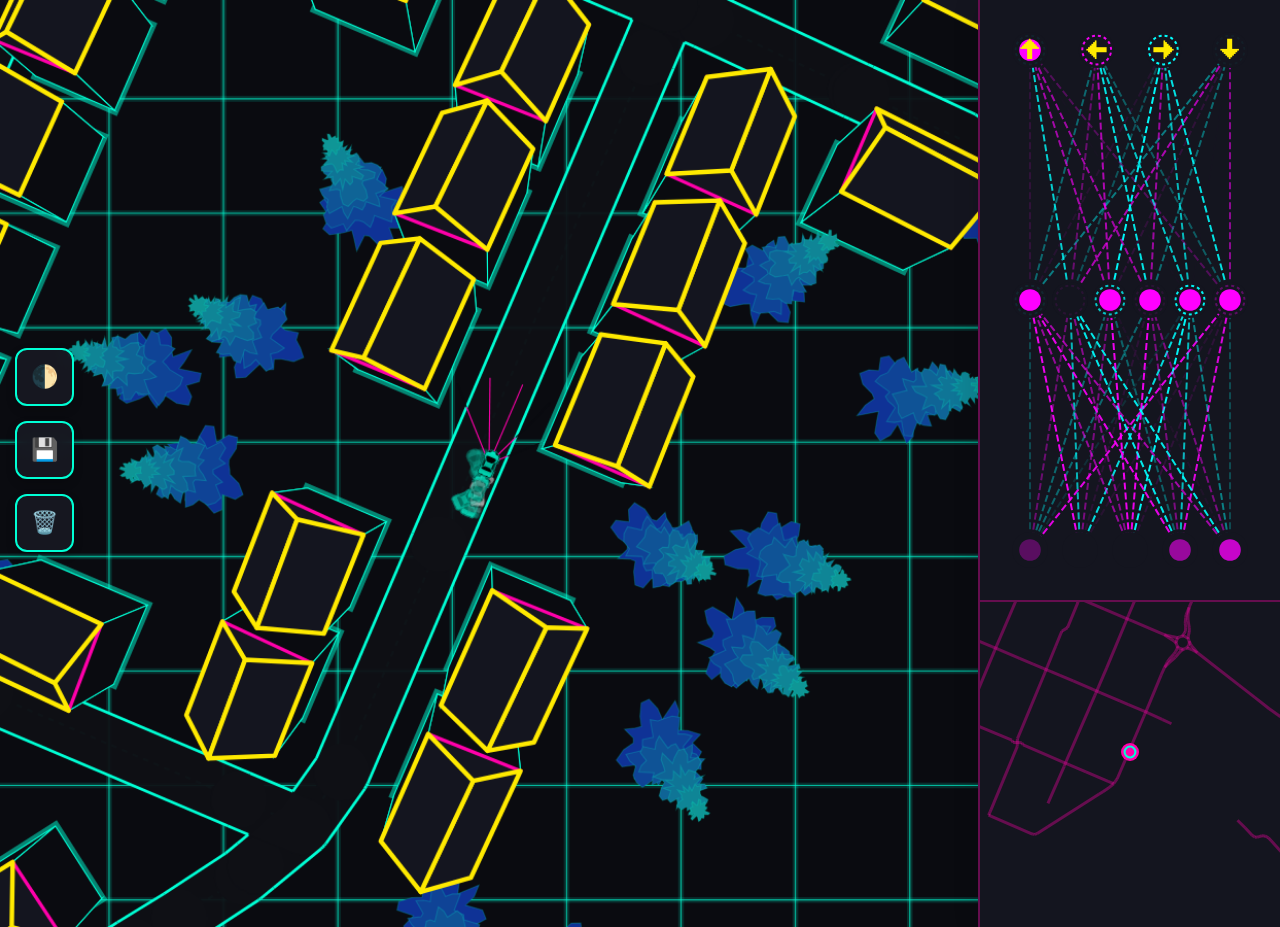
==== index.html @ 61f6916b "Add neural autonomous car simulation Introduce a complete Neon autonomous-vehicle simulation: added " ====
<!DOCTYPE html>
<html lang="en">

<head>
    <meta charset="UTF-8">
    <meta name="viewport" content="width=device-width, initial-scale=1.0">
    <title>NN-Auto-Car - Simulation</title>
    <link rel="stylesheet" href="style.css">
    <link rel="preconnect" href="https://fonts.googleapis.com">
    <link rel="preconnect" href="https://fonts.gstatic.com" crossorigin>
    <link href="https://fonts.googleapis.com/css2?family=Outfit:wght@300;500;700&display=swap" rel="stylesheet">
</head>

<body>
    <canvas id="simCanvas"></canvas>

    <div id="verticalButtons">
        <button onclick="toggleTheme()" title="Toggle Light/Dark Theme">🌓</button>
        <button onclick="saveBrain()" title="Save Optimal Neural State">💾</button>
        <button onclick="discardBrain()" title="Wipe Neural Storage">🗑️</button>
    </div>

    <div class="sidebar">
        <canvas id="brainCanvas"></canvas>
        <canvas id="radarCanvas"></canvas>
    </div>

    <!-- System Utilities -->
    <script src="utils/mathOps.js?v=2.1"></script>
    <script src="utils/geometry.js?v=2.1"></script>
    <script src="utils/nodeGraph.js?v=2.1"></script>

    <!-- Simulation Environment -->
    <script src="simulation/simulationWorld.js?v=2.1"></script>
    <script src="simulation/roadMarkings.js?v=2.1"></script>
    <script src="simulation/worldEntities.js?v=2.1"></script>
    <script src="simulation/simulationData.js?v=2.1"></script>

    <!-- Synthetic UI Components -->
    <script src="ui/cameraTracker.js?v=2.1"></script>
    <script src="ui/radarDisplay.js?v=2.1"></script>
    <script src="ui/neuroVisualizer.js?v=2.1"></script>

    <!-- Neural Architecture & Physics -->
    <script src="simulation/brainModel.js?v=2.1"></script>
    <script src="simulation/lidarArray.js?v=2.1"></script>
    <script src="simulation/steeringModule.js?v=2.1"></script>
    <script src="simulation/autonomousVehicle.js?v=2.1"></script>

    <!-- Core Runtime -->
    <script src="core/appEngine.js?v=2.1"></script>
    <script src="main.js?v=2.1"></script>
</body>

</html>
---- style.css ----
:root {
    /* Dark Theme (Default) */
    --bg-main: #0a0b10;
    --bg-sidebar: #14151f;
    --bg-button: rgba(25, 26, 36, 0.85);
    
    --text-primary: #fff;
    --text-muted: rgba(255, 255, 255, 0.7);
    
    --neon-magenta: #ff00aa;
    --neon-cyan: #00ffd5;
    --neon-yellow: #ffea00;
    
    --border-sidebar: rgba(255, 0, 170, 0.35);
    --border-button: var(--neon-cyan);
    
    --transition-speed: 0.4s;
}

body.light-theme {
    /* Light Theme (Modern Minimal) */
    --bg-main: #f0f2f5;
    /* Map area specific light bg */
    --bg-map: #ffffff;
    --bg-sidebar: #ffffff;
    --bg-button: rgba(255, 255, 255, 0.95);
    
    --text-primary: #2d3436;
    --text-muted: #636e72;
    
    --neon-magenta: #d63031;
    --neon-cyan: #0984e3; /* More professional blue for light mode */
    --neon-yellow: #f1c40f;
    
    --border-sidebar: #dfe6e9;
    --border-button: #0984e3;
    
    --shadow-main: 0 4px 15px rgba(0, 0, 0, 0.1);
}

body {
    margin: 0;
    background: var(--bg-main);
    color: var(--text-primary);
    overflow: hidden;
    display: flex;
    font-family: 'Outfit', sans-serif;
    transition: background var(--transition-speed) ease;
}

#verticalButtons {
    display: flex;
    flex-direction: column;
    position: absolute;
    left: 15px;
    top: 50%;
    transform: translateY(-50%);
    z-index: 1000;
    gap: 15px;
}

button {
    background: var(--bg-button);
    border: 2px solid var(--border-button);
    border-radius: 12px;
    padding: 14px;
    cursor: pointer;
    font-size: 22px;
    transition: all var(--transition-speed) cubic-bezier(0.4, 0, 0.2, 1);
    backdrop-filter: blur(10px);
    box-shadow: 0 4px 10px rgba(0, 0, 0, 0.2);
    display: flex;
    justify-content: center;
    align-items: center;
}

button:hover {
    background: var(--neon-cyan);
    box-shadow: 0 0 25px var(--neon-cyan);
    transform: scale(1.1);
}

.sidebar {
    position: relative;
    display: flex;
    flex-direction: column;
    width: 300px;
    background: var(--bg-sidebar);
    border-left: 2px solid var(--border-sidebar);
    box-shadow: -5px 0 20px rgba(0, 0, 0, 0.1);
    transition: background var(--transition-speed) ease, border var(--transition-speed) ease;
}

#brainCanvas, #radarCanvas {
    background: var(--bg-sidebar);
    width: 300px;
}

#radarCanvas {
    border-top: 2px solid var(--border-sidebar);
}

#simCanvas {
    flex-grow: 1;
    background: var(--bg-main);
}
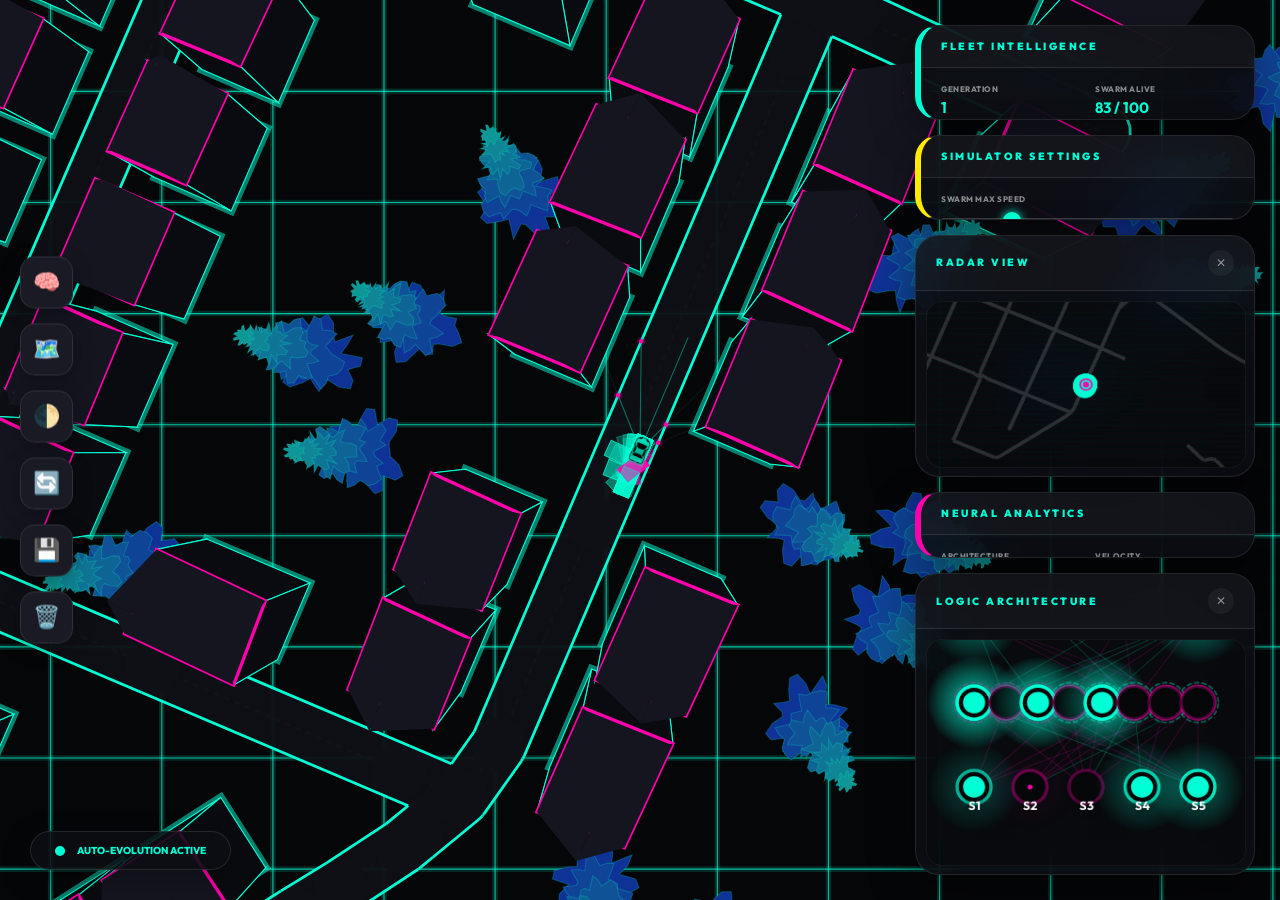
==== commit f700022c: "Add dashboard, auto-evolution & visual updates Major UI and simulation refactor: adds a right-hand H" ====
--- a/index.html
+++ b/index.html
@@ -4,25 +4,114 @@
 <head>
     <meta charset="UTF-8">
     <meta name="viewport" content="width=device-width, initial-scale=1.0">
-    <title>NN-Auto-Car - Simulation</title>
+    <title>NN-Auto-Car - Simulation Dashboard</title>
     <link rel="stylesheet" href="style.css">
     <link rel="preconnect" href="https://fonts.googleapis.com">
     <link rel="preconnect" href="https://fonts.gstatic.com" crossorigin>
-    <link href="https://fonts.googleapis.com/css2?family=Outfit:wght@300;500;700&display=swap" rel="stylesheet">
+    <link href="https://fonts.googleapis.com/css2?family=Outfit:wght@300;500;700;800&display=swap" rel="stylesheet">
 </head>
 
 <body>
     <canvas id="simCanvas"></canvas>
 
-    <div id="verticalButtons">
+    <div class="control-panel">
+        <button onclick="toggleWindow('nn-window')" id="nn-toggle" title="Neural Network Vision">🧠</button>
+        <button onclick="toggleWindow('map-window')" id="map-toggle" title="Mini Map">🗺️</button>
         <button onclick="toggleTheme()" title="Toggle Light/Dark Theme">🌓</button>
+        <button onclick="manualReset()" title="Trigger Manual Generation Reset">🔄</button>
         <button onclick="saveBrain()" title="Save Optimal Neural State">💾</button>
-        <button onclick="discardBrain()" title="Wipe Neural Storage">🗑️</button>
+        <button onclick="discardBrain()" title="Wipe Neural Storage & Full Reset">🗑️</button>
     </div>
 
-    <div class="sidebar">
-        <canvas id="brainCanvas"></canvas>
-        <canvas id="radarCanvas"></canvas>
+    <!-- HUD Sidebar (Right Side) -->
+    <div class="hud-sidebar">
+        
+        <!-- Fleet Status Card -->
+        <div class="ui-component info-card neon-border">
+            <div class="comp-header">
+                <span class="comp-title">Fleet Intelligence</span>
+            </div>
+            <div class="card-body">
+                <div class="metrics-grid">
+                    <div class="metric">
+                        <span class="label">Generation</span>
+                        <span id="map-gen-count" class="value">1</span>
+                    </div>
+                    <div class="metric">
+                        <span class="label">Swarm Alive</span>
+                        <span id="fleet-alive" class="value">100 / 100</span>
+                    </div>
+                    <div class="metric">
+                        <span class="label">Peak Fitness</span>
+                        <span id="map-best-fitness" class="value">0</span>
+                    </div>
+                    <div class="metric">
+                        <span class="label">Evolution</span>
+                        <span id="evolution-trend" class="value">+0.0%</span>
+                    </div>
+                </div>
+            </div>
+        </div>
+
+        <!-- Simulation Settings Card -->
+        <div class="ui-component info-card yellow-border">
+            <div class="comp-header">
+                <span class="comp-title">Simulator Settings</span>
+            </div>
+            <div class="card-body">
+                <div class="metric">
+                    <span class="label">Swarm Max Speed</span>
+                    <input type="range" id="speed-slider" min="1" max="10" step="1" value="3" oninput="changeSpeed(this.value)">
+                    <span id="speed-val" class="value">30.0 km/h</span>
+                </div>
+            </div>
+        </div>
+
+        <!-- Mini Map Window -->
+        <div id="map-window" class="ui-component floating-window visible">
+            <div class="comp-header">
+                <span class="comp-title">Radar View</span>
+                <button class="close-btn" onclick="toggleWindow('map-window')">✕</button>
+            </div>
+            <div class="window-content">
+                <canvas id="radarCanvas" class="window-canvas"></canvas>
+            </div>
+        </div>
+
+        <!-- Neural Analytics Card -->
+        <div class="ui-component info-card magenta-border">
+            <div class="comp-header">
+                <span class="comp-title">Neural Analytics</span>
+            </div>
+            <div class="card-body">
+                <div class="metrics-grid">
+                    <div class="metric">
+                        <span class="label">Architecture</span>
+                        <span id="nn-arch" class="value">5-8-4</span>
+                    </div>
+                    <div class="metric">
+                        <span class="label">Velocity</span>
+                        <span id="map-speed" class="value">0.0 km/h</span>
+                    </div>
+                </div>
+            </div>
+        </div>
+
+        <!-- Neural Net Window -->
+        <div id="nn-window" class="ui-component floating-window visible">
+            <div class="comp-header">
+                <span class="comp-title">Logic Architecture</span>
+                <button class="close-btn" onclick="toggleWindow('nn-window')">✕</button>
+            </div>
+            <div class="window-content">
+                <canvas id="brainCanvas" class="window-canvas"></canvas>
+            </div>
+        </div>
+    </div>
+
+    <div class="auto-gen-indicator">
+        <div class="pulse-dot"></div>
+        <span>AUTO-EVOLUTION ACTIVE</span>
     </div>
 
     <!-- System Utilities -->
--- a/style.css
+++ b/style.css
@@ -1,41 +1,37 @@
 :root {
-    /* Dark Theme (Default) */
-    --bg-main: #0a0b10;
-    --bg-sidebar: #14151f;
-    --bg-button: rgba(25, 26, 36, 0.85);
-    
-    --text-primary: #fff;
-    --text-muted: rgba(255, 255, 255, 0.7);
+    /* Theme Variables */
+    --bg-main: #050608;
+    --bg-glass: rgba(13, 14, 20, 0.88);
+    --bg-card: rgba(20, 21, 28, 0.98);
+    --bg-button: rgba(25, 26, 36, 1);
+    
+    --text-primary: #ffffff;
+    --text-muted: rgba(255, 255, 255, 0.5);
     
     --neon-magenta: #ff00aa;
     --neon-cyan: #00ffd5;
-    --neon-yellow: #ffea00;
-    
-    --border-sidebar: rgba(255, 0, 170, 0.35);
-    --border-button: var(--neon-cyan);
-    
-    --transition-speed: 0.4s;
+    
+    --border-glass: rgba(255, 255, 255, 0.1);
+    --radar-line: rgba(255, 255, 255, 0.15);
+    
+    --blur-val: 30px;
+    --radius-main: 24px;
 }
 
 body.light-theme {
-    /* Light Theme (Modern Minimal) */
     --bg-main: #f0f2f5;
-    /* Map area specific light bg */
-    --bg-map: #ffffff;
-    --bg-sidebar: #ffffff;
-    --bg-button: rgba(255, 255, 255, 0.95);
-    
-    --text-primary: #2d3436;
-    --text-muted: #636e72;
-    
-    --neon-magenta: #d63031;
-    --neon-cyan: #0984e3; /* More professional blue for light mode */
-    --neon-yellow: #f1c40f;
-    
-    --border-sidebar: #dfe6e9;
-    --border-button: #0984e3;
-    
-    --shadow-main: 0 4px 15px rgba(0, 0, 0, 0.1);
+    --bg-glass: rgba(255, 255, 255, 0.9);
+    --bg-card: rgba(255, 255, 255, 1);
+    --bg-button: rgba(255, 255, 255, 1);
+    
+    --text-primary: #1a1a2e;
+    --text-muted: #64748b;
+    
+    --neon-magenta: #e11d48;
+    --neon-cyan: #0284c7;
+    
+    --border-glass: rgba(0, 0, 0, 0.1);
+    --radar-line: rgba(0, 0, 0, 0.25); /* More visible in light mode */
 }
 
 body {
@@ -43,64 +39,252 @@
     background: var(--bg-main);
     color: var(--text-primary);
     overflow: hidden;
-    display: flex;
     font-family: 'Outfit', sans-serif;
-    transition: background var(--transition-speed) ease;
-}
-
-#verticalButtons {
-    display: flex;
-    flex-direction: column;
-    position: absolute;
-    left: 15px;
+    transition: background 0.3s ease, color 0.3s ease;
+}
+
+#simCanvas {
+    position: fixed;
+    top: 0;
+    left: 0;
+    width: 100%;
+    height: 100%;
+}
+
+/* Sidebar */
+.hud-sidebar {
+    position: fixed;
+    right: 25px;
+    top: 25px;
+    bottom: 25px;
+    width: 340px;
+    display: flex;
+    flex-direction: column;
+    gap: 15px; 
+    z-index: 500;
+    pointer-events: none;
+}
+
+/* Unified Component */
+.ui-component {
+    background: var(--bg-glass);
+    backdrop-filter: blur(var(--blur-val));
+    -webkit-backdrop-filter: blur(var(--blur-val));
+    border: 1px solid var(--border-glass);
+    border-radius: var(--radius-main);
+    box-shadow: 0 15px 45px rgba(0, 0, 0, 0.4);
+    display: flex;
+    flex-direction: column;
+    overflow: hidden;
+    pointer-events: all;
+    transition: all 0.4s cubic-bezier(0.23, 1, 0.32, 1);
+}
+
+.comp-header {
+    padding: 14px 20px;
+    background: rgba(128, 128, 128, 0.06);
+    border-bottom: 1px solid var(--border-glass);
+    display: flex;
+    justify-content: space-between;
+    align-items: center;
+    flex-shrink: 0;
+}
+
+.comp-title {
+    font-size: 0.65rem;
+    font-weight: 900;
+    letter-spacing: 2.5px;
+    text-transform: uppercase;
+    color: var(--neon-cyan);
+}
+
+/* Info Cards */
+.info-card {
+    border-left: 6px solid transparent;
+}
+.neon-border { border-left-color: var(--neon-cyan); }
+.magenta-border { border-left-color: var(--neon-magenta); }
+.yellow-border { border-left-color: #ffea00; }
+
+.card-body {
+    padding: 16px 20px;
+}
+
+/* Custom Neon Slider */
+input[type=range] {
+    -webkit-appearance: none;
+    width: 100%;
+    background: transparent;
+    margin: 10px 0;
+}
+
+input[type=range]:focus {
+    outline: none;
+}
+
+input[type=range]::-webkit-slider-runnable-track {
+    width: 100%;
+    height: 6px;
+    cursor: pointer;
+    background: rgba(255, 255, 255, 0.1);
+    border-radius: 10px;
+    border: 1px solid var(--border-glass);
+}
+
+input[type=range]::-webkit-slider-thumb {
+    height: 18px;
+    width: 18px;
+    border-radius: 50%;
+    background: var(--neon-cyan);
+    cursor: pointer;
+    -webkit-appearance: none;
+    margin-top: -7px;
+    box-shadow: 0 0 10px var(--neon-cyan);
+}
+
+.metrics-grid {
+    display: grid;
+    grid-template-columns: 1fr 1fr;
+    gap: 15px;
+}
+
+.metric {
+    display: flex;
+    flex-direction: column;
+    gap: 4px;
+}
+
+.metric .label {
+    font-size: 8px;
+    font-weight: 800;
+    text-transform: uppercase;
+    color: var(--text-muted);
+    letter-spacing: 0.5px;
+}
+
+.metric .value {
+    font-size: 15px;
+    font-weight: 700;
+    color: var(--neon-cyan);
+}
+
+/* Windows */
+.floating-window {
+    opacity: 0;
+    transform: scale(0.97);
+}
+
+.floating-window.visible {
+    opacity: 1;
+    transform: scale(1);
+}
+
+.close-btn {
+    background: rgba(128, 128, 128, 0.1);
+    border: none;
+    border-radius: 50%;
+    width: 26px;
+    height: 26px;
+    display: flex;
+    justify-content: center;
+    align-items: center;
+    color: var(--text-muted);
+    cursor: pointer;
+    font-size: 12px;
+    transition: all 0.2s ease;
+}
+
+.close-btn:hover {
+    background: var(--neon-magenta);
+    color: white;
+}
+
+.window-content {
+    flex-grow: 1;
+    padding: 10px; 
+    display: flex;
+    flex-direction: column;
+    overflow: hidden;
+}
+
+#map-window {
+    height: 240px; 
+    flex-shrink: 0;
+}
+
+#nn-window {
+    flex-grow: 1;
+    min-height: 300px;
+}
+
+.window-canvas {
+    flex-grow: 1; 
+    width: 100%;
+    height: 100%;
+    background: rgba(0, 0, 0, 0.25);
+    border-radius: 16px;
+    border: 1px solid rgba(255, 255, 255, 0.05);
+}
+
+/* Control Panel */
+.control-panel {
+    position: fixed;
+    left: 20px;
     top: 50%;
     transform: translateY(-50%);
+    display: flex;
+    flex-direction: column;
+    gap: 15px;
     z-index: 1000;
-    gap: 15px;
-}
-
-button {
+}
+
+.control-panel button {
     background: var(--bg-button);
-    border: 2px solid var(--border-button);
-    border-radius: 12px;
-    padding: 14px;
+    border: 1px solid var(--border-glass);
+    border-radius: 15px;
+    padding: 12px;
     cursor: pointer;
     font-size: 22px;
-    transition: all var(--transition-speed) cubic-bezier(0.4, 0, 0.2, 1);
+    color: var(--text-primary);
     backdrop-filter: blur(10px);
-    box-shadow: 0 4px 10px rgba(0, 0, 0, 0.2);
-    display: flex;
-    justify-content: center;
+    transition: all 0.2s ease;
+    box-shadow: 0 5px 20px rgba(0, 0, 0, 0.3);
+    pointer-events: all;
+}
+
+.control-panel button:hover {
+    background: var(--neon-cyan);
+    color: white;
+    transform: scale(1.1);
+}
+
+.auto-gen-indicator {
+    position: fixed;
+    bottom: 30px;
+    left: 30px;
+    background: var(--bg-glass);
+    padding: 12px 24px;
+    border-radius: 35px;
+    font-size: 10px;
+    font-weight: 800;
+    color: var(--neon-cyan);
+    display: flex;
     align-items: center;
-}
-
-button:hover {
+    gap: 12px;
+    border: 1px solid var(--border-glass);
+    box-shadow: 0 10px 30px rgba(0, 0, 0, 0.3);
+}
+
+.pulse-dot {
+    width: 10px;
+    height: 10px;
     background: var(--neon-cyan);
-    box-shadow: 0 0 25px var(--neon-cyan);
-    transform: scale(1.1);
-}
-
-.sidebar {
-    position: relative;
-    display: flex;
-    flex-direction: column;
-    width: 300px;
-    background: var(--bg-sidebar);
-    border-left: 2px solid var(--border-sidebar);
-    box-shadow: -5px 0 20px rgba(0, 0, 0, 0.1);
-    transition: background var(--transition-speed) ease, border var(--transition-speed) ease;
-}
-
-#brainCanvas, #radarCanvas {
-    background: var(--bg-sidebar);
-    width: 300px;
-}
-
-#radarCanvas {
-    border-top: 2px solid var(--border-sidebar);
-}
-
-#simCanvas {
-    flex-grow: 1;
-    background: var(--bg-main);
+    border-radius: 50%;
+    animation: pulse 2s infinite;
+}
+
+@keyframes pulse {
+    0% { transform: scale(0.9); opacity: 0.6; }
+    70% { transform: scale(1.1); opacity: 1; }
+    100% { transform: scale(0.9); opacity: 0.6; }
 }
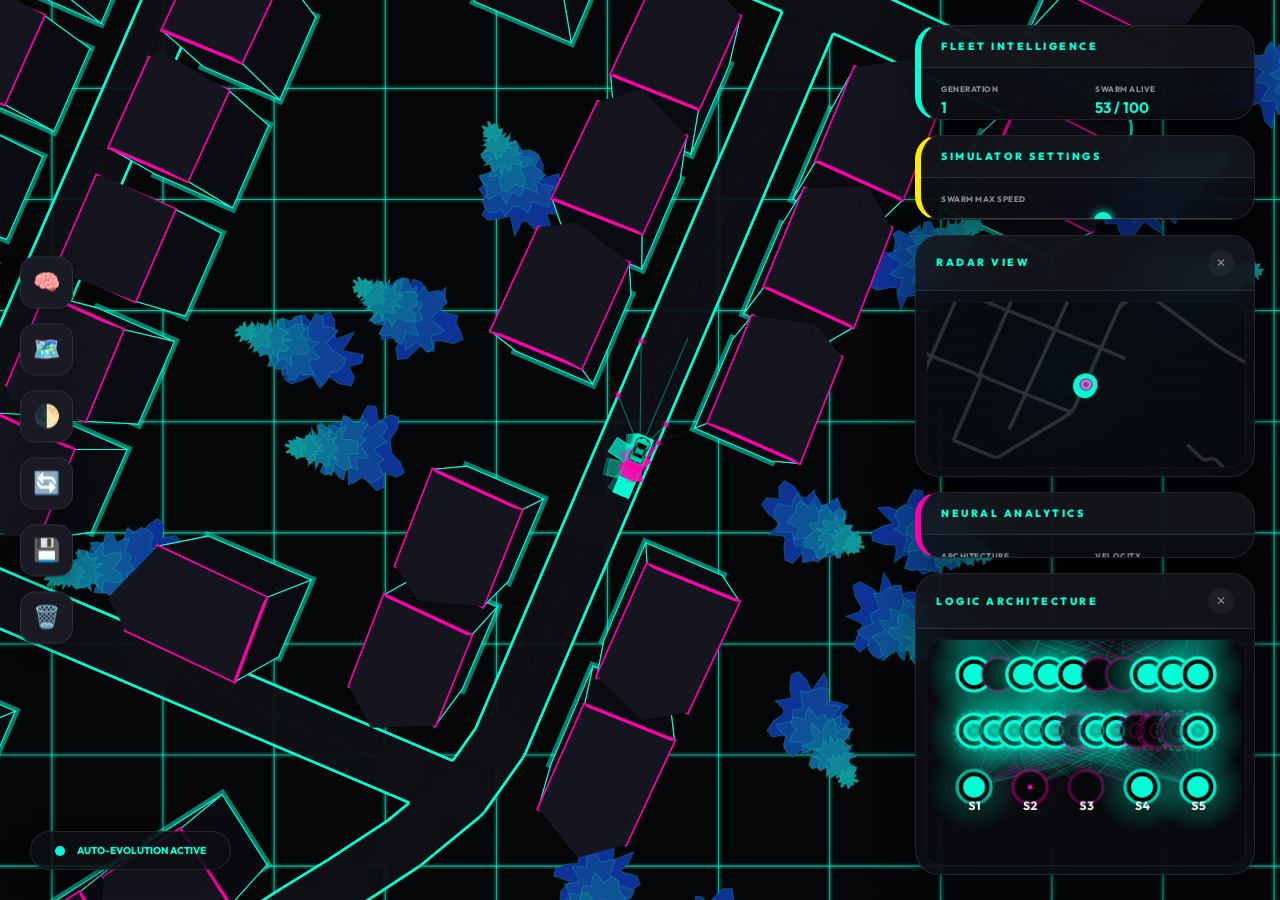
==== commit d998d8c0: "Add routefinder and improve AI training Introduce a RouteDiscovery pathfinder (Dijkstra) and integra" ====
--- a/index.html
+++ b/index.html
@@ -61,8 +61,8 @@
             <div class="card-body">
                 <div class="metric">
                     <span class="label">Swarm Max Speed</span>
-                    <input type="range" id="speed-slider" min="1" max="10" step="1" value="3" oninput="changeSpeed(this.value)">
-                    <span id="speed-val" class="value">30.0 km/h</span>
+                    <input type="range" id="speed-slider" min="1" max="10" step="1" value="6" oninput="changeSpeed(this.value)">
+                    <span id="speed-val" class="value">60.0 km/h</span>
                 </div>
             </div>
         </div>
@@ -120,6 +120,7 @@
     <script src="utils/nodeGraph.js?v=2.1"></script>
 
     <!-- Simulation Environment -->
+    <script src="utils/pathfinder.js?v=2.1"></script>
     <script src="simulation/simulationWorld.js?v=2.1"></script>
     <script src="simulation/roadMarkings.js?v=2.1"></script>
     <script src="simulation/worldEntities.js?v=2.1"></script>
